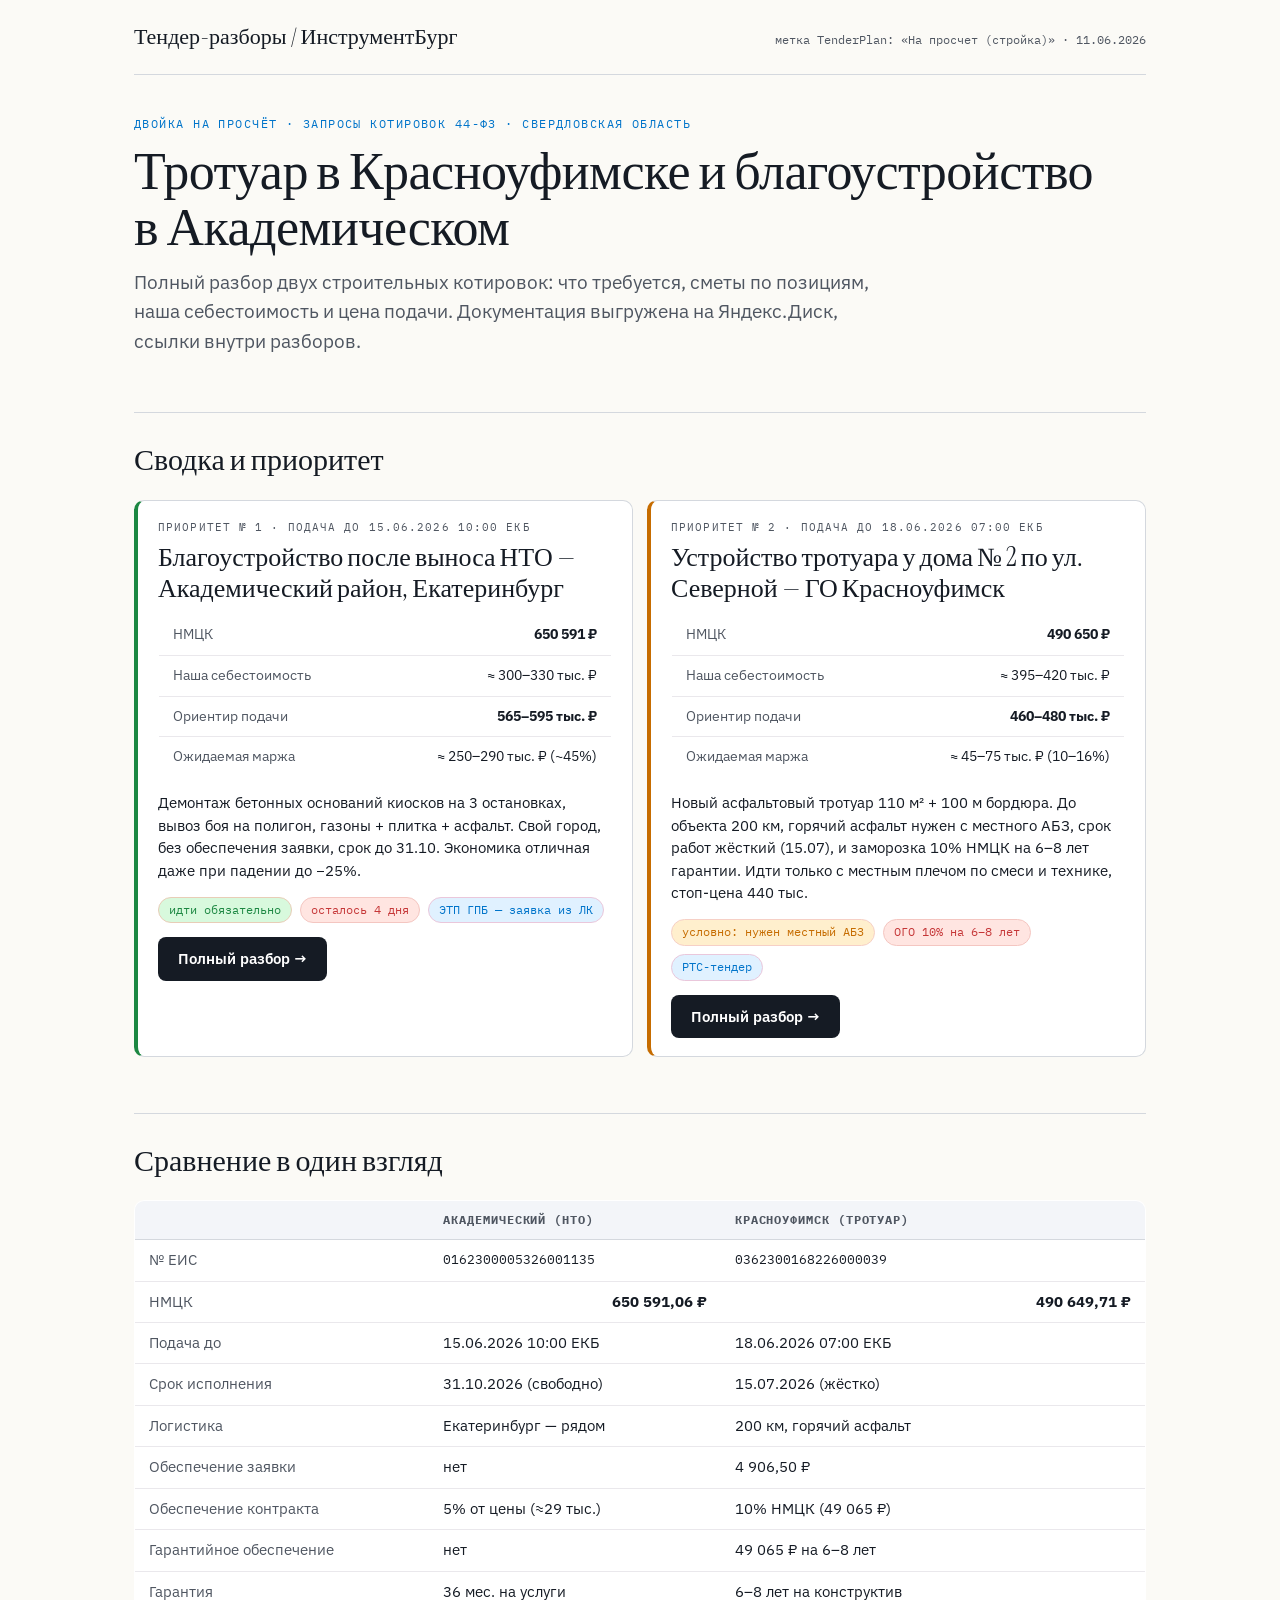
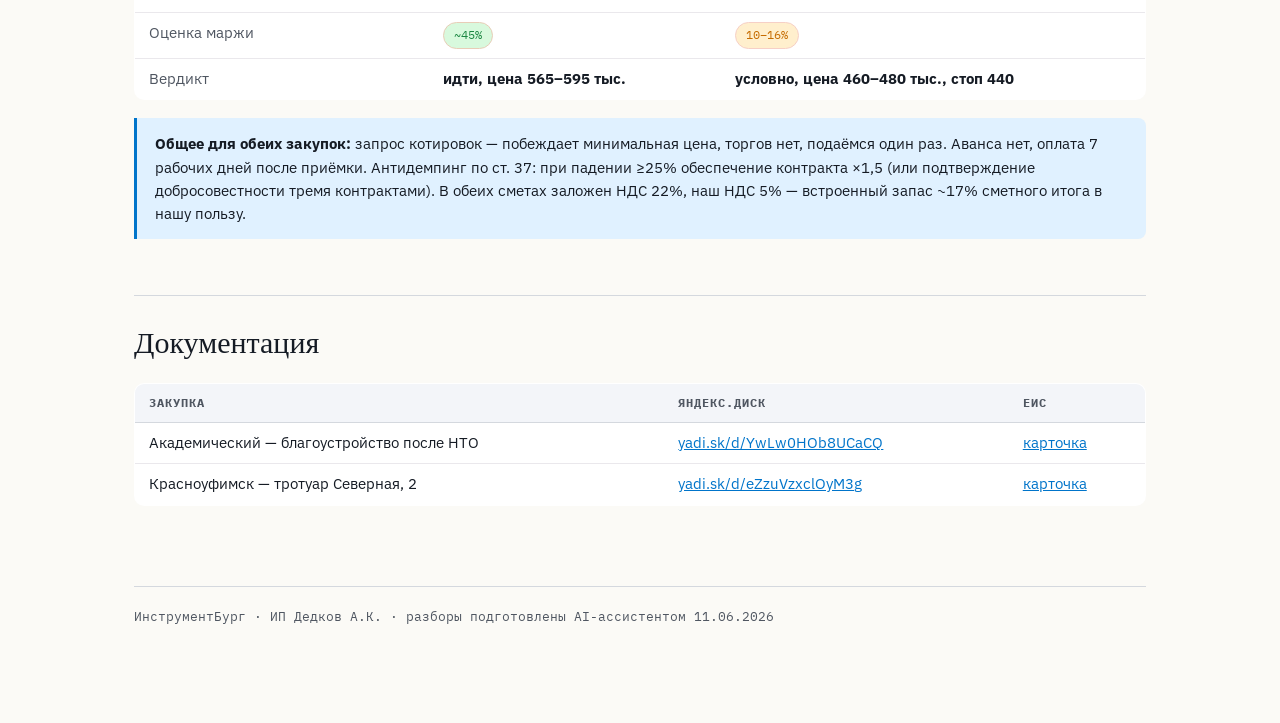
==== index.html @ 855b873c "Разборы закупок: тротуар Красноуфимск + благоустройство НТО Академический Co-Authored-By: Claude Fab" ====
<!DOCTYPE html>
<html lang="ru">
<head>
<meta charset="UTF-8">
<meta name="viewport" content="width=device-width, initial-scale=1.0">
<meta name="robots" content="noindex, nofollow">
<title>Тендер-разборы · ИнструментБург</title>
<link rel="stylesheet" href="style.css">
</head>
<body>
<div class="wrap">

<header class="site">
  <div class="brand">Тендер-разборы / ИнструментБург</div>
  <div class="meta">метка TenderPlan: «На просчет (стройка)» · 11.06.2026</div>
</header>

<div class="kicker">Двойка на просчёт · запросы котировок 44-ФЗ · Свердловская область</div>
<h1>Тротуар в Красноуфимске и&nbsp;благоустройство в&nbsp;Академическом</h1>
<p class="lead">Полный разбор двух строительных котировок: что требуется, сметы по позициям, наша себестоимость и цена подачи. Документация выгружена на Яндекс.Диск, ссылки внутри разборов.</p>

<h2>Сводка и приоритет</h2>
<div class="grid c2">

  <div class="card" style="border-left: 4px solid var(--good);">
    <div class="label">Приоритет № 1 · подача до 15.06.2026 10:00 ЕКБ</div>
    <div class="value serif" style="margin-bottom:8px">Благоустройство после выноса НТО — Академический район, Екатеринбург</div>
    <table class="fixed" style="font-size:14px; margin: 10px 0;">
      <tr><td class="muted">НМЦК</td><td class="num"><b>650 591 ₽</b></td></tr>
      <tr><td class="muted">Наша себестоимость</td><td class="num">≈ 300–330 тыс. ₽</td></tr>
      <tr><td class="muted">Ориентир подачи</td><td class="num"><b>565–595 тыс. ₽</b></td></tr>
      <tr><td class="muted">Ожидаемая маржа</td><td class="num">≈ 250–290 тыс. ₽ (~45%)</td></tr>
    </table>
    <p style="font-size:14.5px">Демонтаж бетонных оснований киосков на 3 остановках, вывоз боя на полигон, газоны + плитка + асфальт. Свой город, без обеспечения заявки, срок до 31.10. Экономика отличная даже при падении до −25%.</p>
    <div class="tag-row" style="margin-bottom:14px">
      <span class="badge good">идти обязательно</span>
      <span class="badge risk">осталось 4 дня</span>
      <span class="badge accent">ЭТП ГПБ — заявка из ЛК</span>
    </div>
    <a class="btn" href="akademichesky-nto.html">Полный разбор →</a>
  </div>

  <div class="card" style="border-left: 4px solid var(--warn);">
    <div class="label">Приоритет № 2 · подача до 18.06.2026 07:00 ЕКБ</div>
    <div class="value serif" style="margin-bottom:8px">Устройство тротуара у дома № 2 по ул. Северной — ГО Красноуфимск</div>
    <table class="fixed" style="font-size:14px; margin: 10px 0;">
      <tr><td class="muted">НМЦК</td><td class="num"><b>490 650 ₽</b></td></tr>
      <tr><td class="muted">Наша себестоимость</td><td class="num">≈ 395–420 тыс. ₽</td></tr>
      <tr><td class="muted">Ориентир подачи</td><td class="num"><b>460–480 тыс. ₽</b></td></tr>
      <tr><td class="muted">Ожидаемая маржа</td><td class="num">≈ 45–75 тыс. ₽ (10–16%)</td></tr>
    </table>
    <p style="font-size:14.5px">Новый асфальтовый тротуар 110 м² + 100 м бордюра. До объекта 200 км, горячий асфальт нужен с местного АБЗ, срок работ жёсткий (15.07), и заморозка 10% НМЦК на 6–8 лет гарантии. Идти только с местным плечом по смеси и технике, стоп-цена 440 тыс.</p>
    <div class="tag-row" style="margin-bottom:14px">
      <span class="badge warn">условно: нужен местный АБЗ</span>
      <span class="badge risk">ОГО 10% на 6–8 лет</span>
      <span class="badge accent">РТС-тендер</span>
    </div>
    <a class="btn" href="krasnoufimsk-severnaya.html">Полный разбор →</a>
  </div>

</div>

<h2>Сравнение в один взгляд</h2>
<table>
  <tr><th></th><th>Академический (НТО)</th><th>Красноуфимск (тротуар)</th></tr>
  <tr><td class="muted">№ ЕИС</td><td class="mono">0162300005326001135</td><td class="mono">0362300168226000039</td></tr>
  <tr><td class="muted">НМЦК</td><td class="num"><b>650 591,06 ₽</b></td><td class="num"><b>490 649,71 ₽</b></td></tr>
  <tr><td class="muted">Подача до</td><td>15.06.2026 10:00 ЕКБ</td><td>18.06.2026 07:00 ЕКБ</td></tr>
  <tr><td class="muted">Срок исполнения</td><td>31.10.2026 (свободно)</td><td>15.07.2026 (жёстко)</td></tr>
  <tr><td class="muted">Логистика</td><td>Екатеринбург — рядом</td><td>200 км, горячий асфальт</td></tr>
  <tr><td class="muted">Обеспечение заявки</td><td>нет</td><td>4 906,50 ₽</td></tr>
  <tr><td class="muted">Обеспечение контракта</td><td>5% от цены (≈29 тыс.)</td><td>10% НМЦК (49 065 ₽)</td></tr>
  <tr><td class="muted">Гарантийное обеспечение</td><td>нет</td><td>49 065 ₽ на 6–8 лет</td></tr>
  <tr><td class="muted">Гарантия</td><td>36 мес. на услуги</td><td>6–8 лет на конструктив</td></tr>
  <tr><td class="muted">Оценка маржи</td><td><span class="badge good">~45%</span></td><td><span class="badge warn">10–16%</span></td></tr>
  <tr><td class="muted">Вердикт</td><td><b>идти, цена 565–595 тыс.</b></td><td><b>условно, цена 460–480 тыс., стоп 440</b></td></tr>
</table>

<div class="note"><b>Общее для обеих закупок:</b> запрос котировок — побеждает минимальная цена, торгов нет, подаёмся один раз. Аванса нет, оплата 7 рабочих дней после приёмки. Антидемпинг по ст. 37: при падении ≥25% обеспечение контракта ×1,5 (или подтверждение добросовестности тремя контрактами). В обеих сметах заложен НДС 22%, наш НДС 5% — встроенный запас ~17% сметного итога в нашу пользу.</div>

<h2>Документация</h2>
<table>
  <tr><th>Закупка</th><th>Яндекс.Диск</th><th>ЕИС</th></tr>
  <tr>
    <td>Академический — благоустройство после НТО</td>
    <td><a href="https://yadi.sk/d/YwLw0HOb8UCaCQ">yadi.sk/d/YwLw0HOb8UCaCQ</a></td>
    <td><a href="https://zakupki.gov.ru/epz/order/notice/zk20/view/common-info.html?regNumber=0162300005326001135">карточка</a></td>
  </tr>
  <tr>
    <td>Красноуфимск — тротуар Северная, 2</td>
    <td><a href="https://yadi.sk/d/eZzuVzxclOyM3g">yadi.sk/d/eZzuVzxclOyM3g</a></td>
    <td><a href="https://zakupki.gov.ru/epz/order/notice/zk20/view/common-info.html?regNumber=0362300168226000039">карточка</a></td>
  </tr>
</table>

<footer>ИнструментБург · ИП Дедков А.К. · разборы подготовлены AI-ассистентом 11.06.2026</footer>
</div>
</body>
</html>
---- style.css ----
@import url('https://fonts.googleapis.com/css2?family=Instrument+Serif:ital@0;1&family=IBM+Plex+Sans:wght@400;500;600;700&family=IBM+Plex+Mono:wght@400;500&display=swap');

:root {
  --ink: oklch(0.22 0.02 260);
  --ink-soft: oklch(0.45 0.02 260);
  --paper: oklch(0.985 0.005 90);
  --card: oklch(1 0 0);
  --line: oklch(0.88 0.01 260);
  --accent: oklch(0.55 0.16 250);
  --accent-soft: oklch(0.95 0.03 250);
  --good: oklch(0.55 0.14 150);
  --good-soft: oklch(0.95 0.05 150);
  --warn: oklch(0.62 0.15 60);
  --warn-soft: oklch(0.96 0.05 80);
  --risk: oklch(0.55 0.18 25);
  --risk-soft: oklch(0.95 0.04 25);
}
* { box-sizing: border-box; }
body {
  margin: 0; background: var(--paper); color: var(--ink);
  font-family: 'IBM Plex Sans', system-ui, sans-serif;
  font-size: 16px; line-height: 1.55;
}
.wrap { max-width: 1060px; margin: 0 auto; padding: 0 24px 96px; }
header.site {
  border-bottom: 1px solid var(--line); padding: 20px 0; margin-bottom: 40px;
  display: flex; justify-content: space-between; align-items: baseline; flex-wrap: wrap; gap: 8px;
}
header.site .brand { font-family: 'Instrument Serif', serif; font-size: 22px; }
header.site .brand a { color: var(--ink); text-decoration: none; }
header.site .meta { font-family: 'IBM Plex Mono', monospace; font-size: 12px; color: var(--ink-soft); }
h1 {
  font-family: 'Instrument Serif', serif; font-weight: 400;
  font-size: clamp(34px, 5vw, 52px); line-height: 1.08; margin: 0 0 12px; letter-spacing: -0.01em;
}
h2 {
  font-family: 'Instrument Serif', serif; font-weight: 400; font-size: 30px;
  margin: 56px 0 16px; padding-top: 24px; border-top: 1px solid var(--line);
}
h3 { font-size: 17px; margin: 28px 0 10px; }
p.lead { font-size: 19px; color: var(--ink-soft); max-width: 760px; margin-top: 0; }
.kicker {
  font-family: 'IBM Plex Mono', monospace; font-size: 12px; letter-spacing: 0.12em;
  text-transform: uppercase; color: var(--accent); margin-bottom: 10px;
}
.grid { display: grid; gap: 14px; }
.grid.c2 { grid-template-columns: repeat(auto-fit, minmax(280px, 1fr)); }
.grid.c3 { grid-template-columns: repeat(auto-fit, minmax(220px, 1fr)); }
.grid.c4 { grid-template-columns: repeat(auto-fit, minmax(170px, 1fr)); }
.card {
  background: var(--card); border: 1px solid var(--line); border-radius: 10px; padding: 18px 20px;
}
.card .label { font-family: 'IBM Plex Mono', monospace; font-size: 11px; text-transform: uppercase; letter-spacing: 0.1em; color: var(--ink-soft); margin-bottom: 6px; }
.card .value { font-size: 24px; font-weight: 600; line-height: 1.2; }
.card .value.serif { font-family: 'Instrument Serif', serif; font-weight: 400; font-size: 26px; }
.card .sub { font-size: 13px; color: var(--ink-soft); margin-top: 4px; }
.badge {
  display: inline-block; font-family: 'IBM Plex Mono', monospace; font-size: 12px;
  padding: 3px 10px; border-radius: 99px; border: 1px solid;
}
.badge.good { color: var(--good); background: var(--good-soft); border-color: color-mix(in oklch, var(--good) 30%, white); }
.badge.warn { color: var(--warn); background: var(--warn-soft); border-color: color-mix(in oklch, var(--warn) 30%, white); }
.badge.risk { color: var(--risk); background: var(--risk-soft); border-color: color-mix(in oklch, var(--risk) 30%, white); }
.badge.accent { color: var(--accent); background: var(--accent-soft); border-color: color-mix(in oklch, var(--accent) 30%, white); }
table { width: 100%; border-collapse: collapse; background: var(--card); border: 1px solid var(--line); border-radius: 10px; overflow: hidden; font-size: 14.5px; }
table.fixed { table-layout: fixed; }
th {
  text-align: left; font-family: 'IBM Plex Mono', monospace; font-size: 11.5px;
  text-transform: uppercase; letter-spacing: 0.08em; color: var(--ink-soft);
  padding: 10px 14px; border-bottom: 1px solid var(--line); background: oklch(0.97 0.005 260);
}
td { padding: 9px 14px; border-bottom: 1px solid color-mix(in oklch, var(--line) 55%, white); vertical-align: top; }
tr:last-child td { border-bottom: none; }
td.num, th.num { text-align: right; font-variant-numeric: tabular-nums; white-space: nowrap; }
tr.section td { background: var(--accent-soft); font-weight: 600; font-size: 13.5px; }
tr.total td { background: oklch(0.96 0.01 260); font-weight: 700; border-top: 2px solid var(--ink); }
.muted { color: var(--ink-soft); }
.mono { font-family: 'IBM Plex Mono', monospace; font-size: 0.92em; }
.note {
  border-left: 3px solid var(--accent); background: var(--accent-soft);
  padding: 14px 18px; border-radius: 0 8px 8px 0; margin: 18px 0; font-size: 15px;
}
.note.warn { border-color: var(--warn); background: var(--warn-soft); }
.note.risk { border-color: var(--risk); background: var(--risk-soft); }
.note.good { border-color: var(--good); background: var(--good-soft); }
ul.checklist { list-style: none; padding: 0; }
ul.checklist li { padding: 8px 0 8px 34px; position: relative; border-bottom: 1px dashed var(--line); }
ul.checklist li::before {
  content: '☐'; position: absolute; left: 4px; top: 6px; font-size: 18px; color: var(--accent);
}
.bar-row { display: grid; grid-template-columns: 150px 1fr 230px; gap: 12px; align-items: center; padding: 8px 0; border-bottom: 1px dashed var(--line); font-size: 14.5px; }
.bar-track { height: 14px; background: oklch(0.94 0.005 260); border-radius: 7px; overflow: hidden; }
.bar-fill { height: 100%; border-radius: 7px; }
.bar-fill.good { background: var(--good); }
.bar-fill.warn { background: var(--warn); }
.bar-fill.risk { background: var(--risk); }
figure { margin: 20px 0; }
figure img { width: 100%; border: 1px solid var(--line); border-radius: 10px; background: white; }
figcaption { font-size: 13px; color: var(--ink-soft); margin-top: 8px; font-family: 'IBM Plex Mono', monospace; }
a { color: var(--accent); }
.btn {
  display: inline-block; background: var(--ink); color: white; text-decoration: none;
  padding: 10px 20px; border-radius: 8px; font-weight: 600; font-size: 15px;
}
.btn.ghost { background: transparent; color: var(--ink); border: 1px solid var(--line); }
.btn:hover { opacity: 0.88; }
.tag-row { display: flex; gap: 8px; flex-wrap: wrap; margin: 14px 0 0; }
.verdict {
  background: var(--ink); color: oklch(0.97 0.005 90); border-radius: 14px; padding: 28px 32px; margin: 32px 0;
}
.verdict .kicker { color: oklch(0.75 0.1 250); }
.verdict h3 { margin-top: 0; font-family: 'Instrument Serif', serif; font-weight: 400; font-size: 26px; }
.verdict .big { font-size: 40px; font-family: 'Instrument Serif', serif; }
.verdict p { color: oklch(0.85 0.01 90); }
footer { border-top: 1px solid var(--line); margin-top: 80px; padding-top: 20px; font-size: 13px; color: var(--ink-soft); font-family: 'IBM Plex Mono', monospace; }
@media (max-width: 640px) {
  .bar-row { grid-template-columns: 110px 1fr; }
  .bar-row .bar-note { grid-column: 1 / -1; }
}
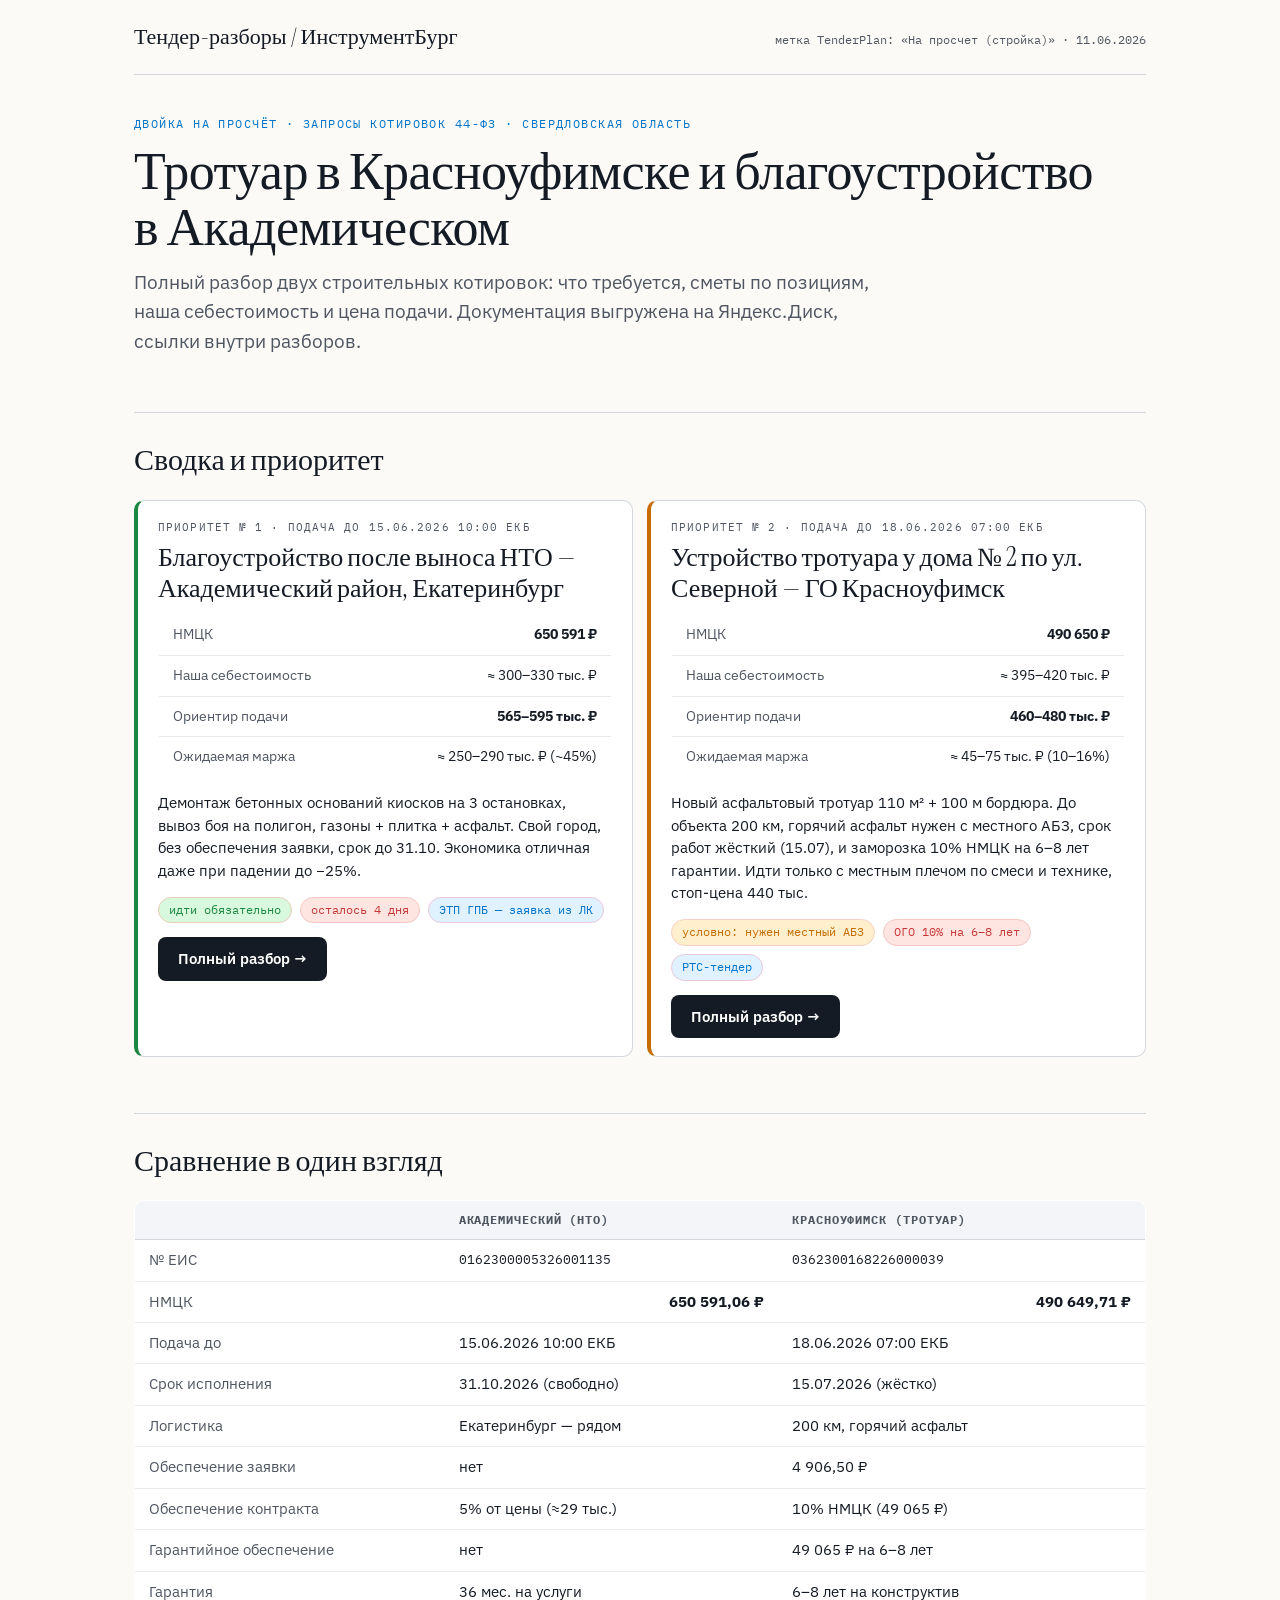
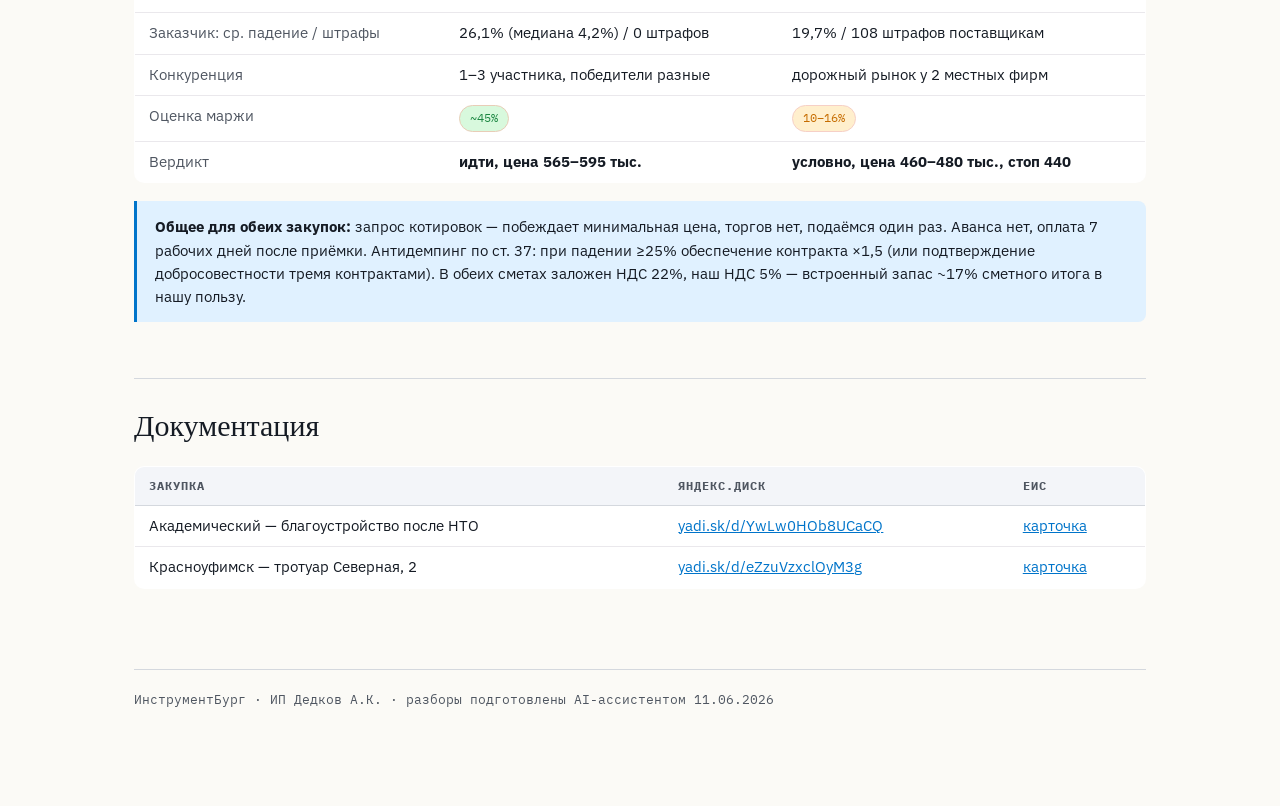
==== commit 12b98333: "Блок «Заказчик и конкуренция»: аналитика заказчика и среднее падение в обоих разборах Co-Authored-By" ====
--- a/index.html
+++ b/index.html
@@ -72,6 +72,8 @@
   <tr><td class="muted">Обеспечение контракта</td><td>5% от цены (≈29 тыс.)</td><td>10% НМЦК (49 065 ₽)</td></tr>
   <tr><td class="muted">Гарантийное обеспечение</td><td>нет</td><td>49 065 ₽ на 6–8 лет</td></tr>
   <tr><td class="muted">Гарантия</td><td>36 мес. на услуги</td><td>6–8 лет на конструктив</td></tr>
+  <tr><td class="muted">Заказчик: ср. падение / штрафы</td><td>26,1% (медиана 4,2%) / 0 штрафов</td><td>19,7% / 108 штрафов поставщикам</td></tr>
+  <tr><td class="muted">Конкуренция</td><td>1–3 участника, победители разные</td><td>дорожный рынок у 2 местных фирм</td></tr>
   <tr><td class="muted">Оценка маржи</td><td><span class="badge good">~45%</span></td><td><span class="badge warn">10–16%</span></td></tr>
   <tr><td class="muted">Вердикт</td><td><b>идти, цена 565–595 тыс.</b></td><td><b>условно, цена 460–480 тыс., стоп 440</b></td></tr>
 </table>
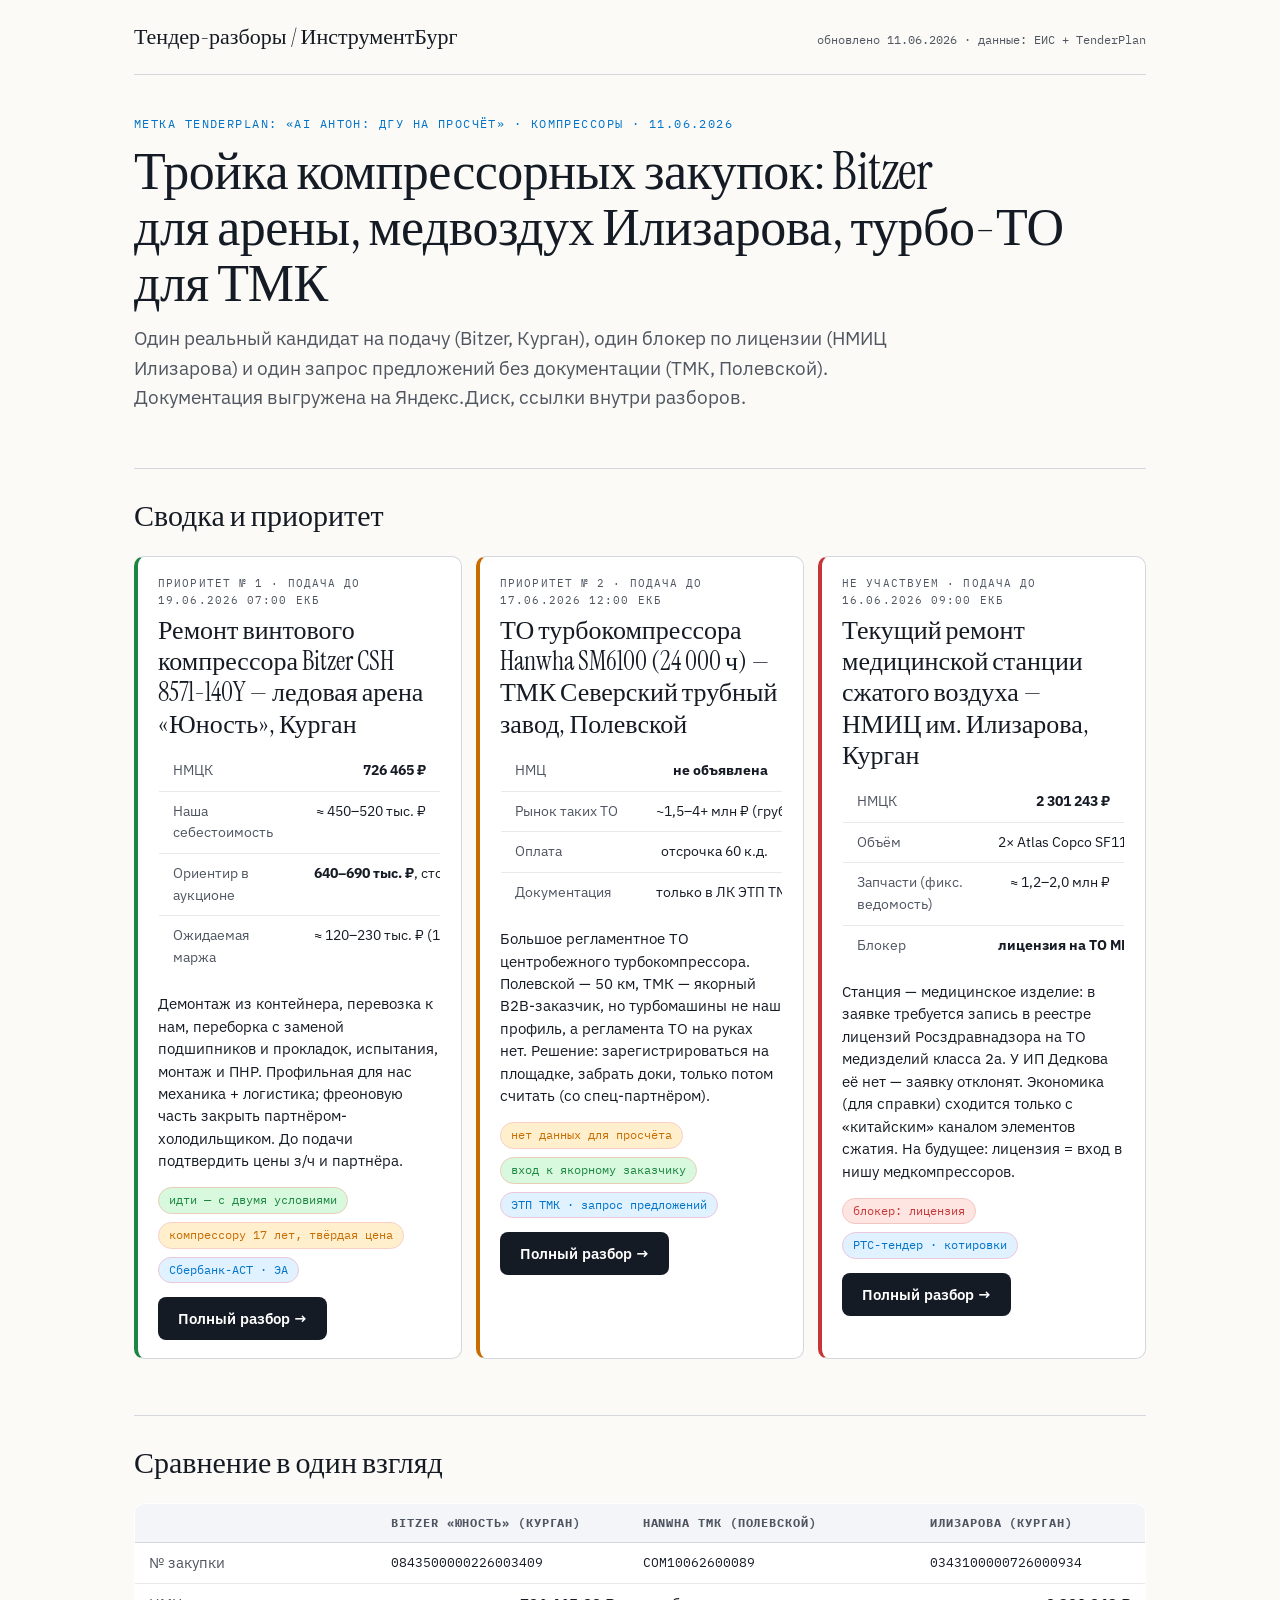
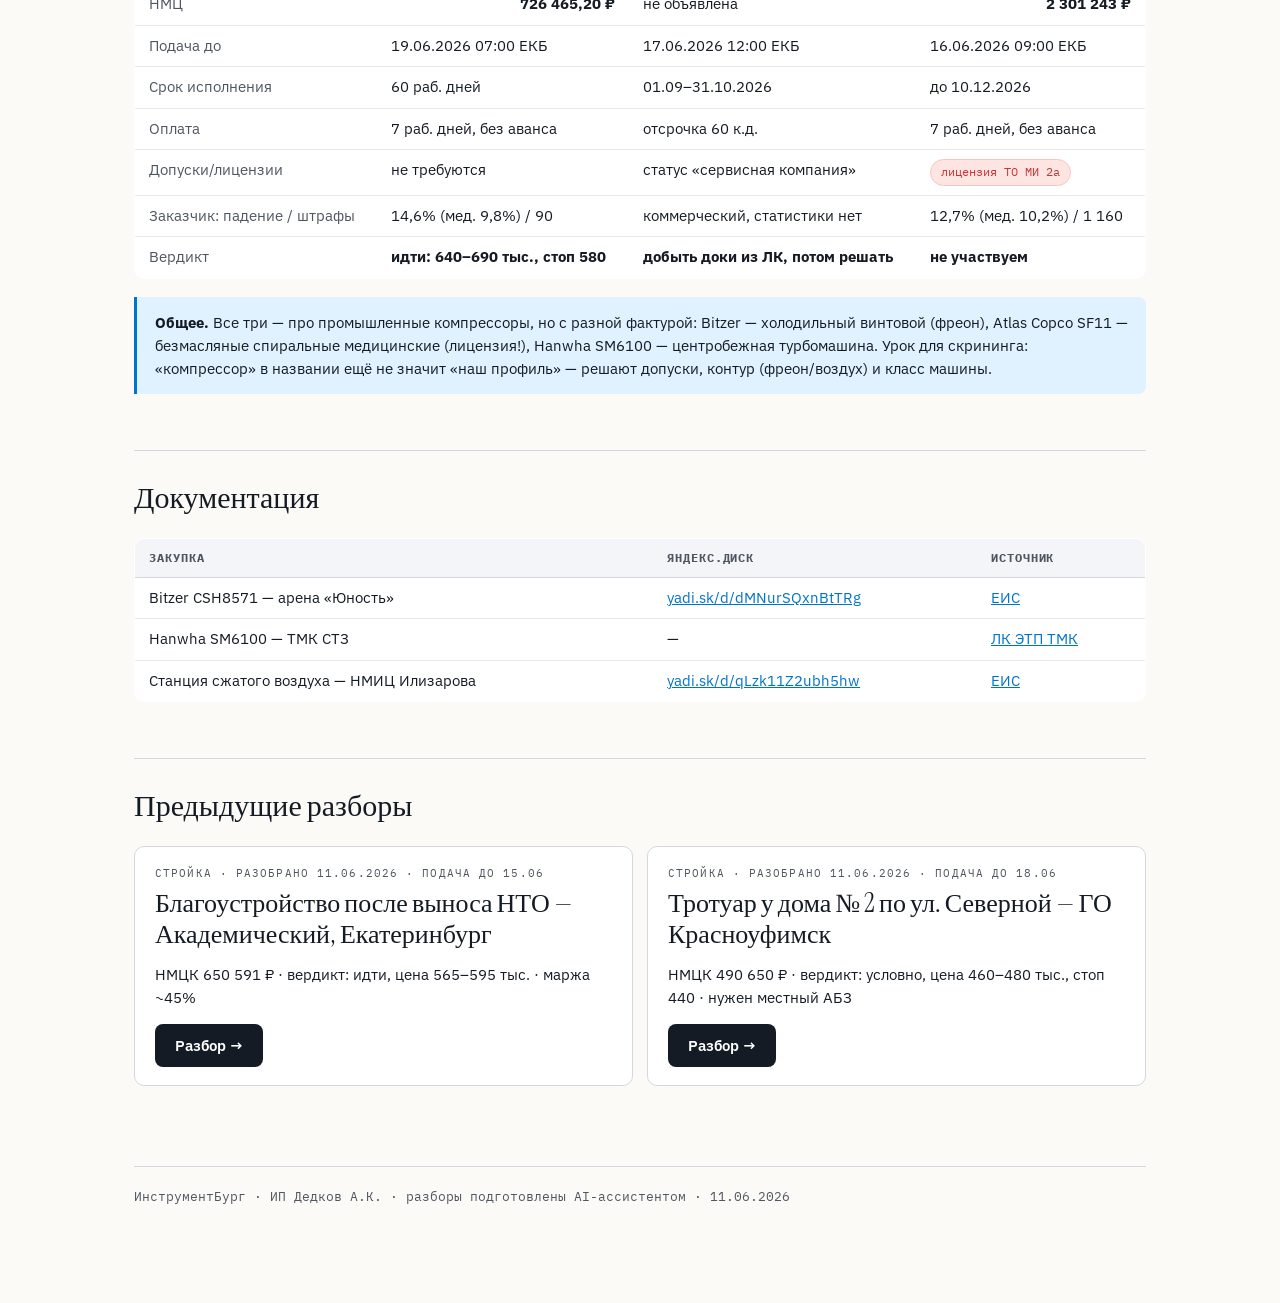
==== commit 1710adcb: "Разбор тройки компрессорных закупок: Bitzer Юность, НМИЦ Илизарова, ТМК Hanwha SM6100 Co-Authored-By" ====
--- a/index.html
+++ b/index.html
@@ -12,90 +12,123 @@
 
 <header class="site">
   <div class="brand">Тендер-разборы / ИнструментБург</div>
-  <div class="meta">метка TenderPlan: «На просчет (стройка)» · 11.06.2026</div>
+  <div class="meta">обновлено 11.06.2026 · данные: ЕИС + TenderPlan</div>
 </header>
 
-<div class="kicker">Двойка на просчёт · запросы котировок 44-ФЗ · Свердловская область</div>
-<h1>Тротуар в Красноуфимске и&nbsp;благоустройство в&nbsp;Академическом</h1>
-<p class="lead">Полный разбор двух строительных котировок: что требуется, сметы по позициям, наша себестоимость и цена подачи. Документация выгружена на Яндекс.Диск, ссылки внутри разборов.</p>
+<div class="kicker">Метка TenderPlan: «AI Антон: ДГУ на просчёт» · компрессоры · 11.06.2026</div>
+<h1>Тройка компрессорных закупок: Bitzer для&nbsp;арены, медвоздух Илизарова, турбо-ТО для&nbsp;ТМК</h1>
+<p class="lead">Один реальный кандидат на подачу (Bitzer, Курган), один блокер по лицензии (НМИЦ Илизарова) и один запрос предложений без документации (ТМК, Полевской). Документация выгружена на Яндекс.Диск, ссылки внутри разборов.</p>
 
 <h2>Сводка и приоритет</h2>
 <div class="grid c2">
 
   <div class="card" style="border-left: 4px solid var(--good);">
-    <div class="label">Приоритет № 1 · подача до 15.06.2026 10:00 ЕКБ</div>
-    <div class="value serif" style="margin-bottom:8px">Благоустройство после выноса НТО — Академический район, Екатеринбург</div>
+    <div class="label">Приоритет № 1 · подача до 19.06.2026 07:00 ЕКБ</div>
+    <div class="value serif" style="margin-bottom:8px">Ремонт винтового компрессора Bitzer CSH 8571-140Y — ледовая арена «Юность», Курган</div>
     <table class="fixed" style="font-size:14px; margin: 10px 0;">
-      <tr><td class="muted">НМЦК</td><td class="num"><b>650 591 ₽</b></td></tr>
-      <tr><td class="muted">Наша себестоимость</td><td class="num">≈ 300–330 тыс. ₽</td></tr>
-      <tr><td class="muted">Ориентир подачи</td><td class="num"><b>565–595 тыс. ₽</b></td></tr>
-      <tr><td class="muted">Ожидаемая маржа</td><td class="num">≈ 250–290 тыс. ₽ (~45%)</td></tr>
+      <tr><td class="muted">НМЦК</td><td class="num"><b>726 465 ₽</b></td></tr>
+      <tr><td class="muted">Наша себестоимость</td><td class="num">≈ 450–520 тыс. ₽</td></tr>
+      <tr><td class="muted">Ориентир в аукционе</td><td class="num"><b>640–690 тыс. ₽</b>, стоп 580 тыс.</td></tr>
+      <tr><td class="muted">Ожидаемая маржа</td><td class="num">≈ 120–230 тыс. ₽ (19–34%)</td></tr>
     </table>
-    <p style="font-size:14.5px">Демонтаж бетонных оснований киосков на 3 остановках, вывоз боя на полигон, газоны + плитка + асфальт. Свой город, без обеспечения заявки, срок до 31.10. Экономика отличная даже при падении до −25%.</p>
+    <p style="font-size:14.5px">Демонтаж из контейнера, перевозка к нам, переборка с заменой подшипников и прокладок, испытания, монтаж и ПНР. Профильная для нас механика + логистика; фреоновую часть закрыть партнёром-холодильщиком. До подачи подтвердить цены з/ч и партнёра.</p>
     <div class="tag-row" style="margin-bottom:14px">
-      <span class="badge good">идти обязательно</span>
-      <span class="badge risk">осталось 4 дня</span>
-      <span class="badge accent">ЭТП ГПБ — заявка из ЛК</span>
+      <span class="badge good">идти — с двумя условиями</span>
+      <span class="badge warn">компрессору 17 лет, твёрдая цена</span>
+      <span class="badge accent">Сбербанк-АСТ · ЭА</span>
     </div>
-    <a class="btn" href="akademichesky-nto.html">Полный разбор →</a>
+    <a class="btn" href="yunost-bitzer.html">Полный разбор →</a>
   </div>
 
   <div class="card" style="border-left: 4px solid var(--warn);">
-    <div class="label">Приоритет № 2 · подача до 18.06.2026 07:00 ЕКБ</div>
-    <div class="value serif" style="margin-bottom:8px">Устройство тротуара у дома № 2 по ул. Северной — ГО Красноуфимск</div>
+    <div class="label">Приоритет № 2 · подача до 17.06.2026 12:00 ЕКБ</div>
+    <div class="value serif" style="margin-bottom:8px">ТО турбокомпрессора Hanwha SM6100 (24 000 ч) — ТМК Северский трубный завод, Полевской</div>
     <table class="fixed" style="font-size:14px; margin: 10px 0;">
-      <tr><td class="muted">НМЦК</td><td class="num"><b>490 650 ₽</b></td></tr>
-      <tr><td class="muted">Наша себестоимость</td><td class="num">≈ 395–420 тыс. ₽</td></tr>
-      <tr><td class="muted">Ориентир подачи</td><td class="num"><b>460–480 тыс. ₽</b></td></tr>
-      <tr><td class="muted">Ожидаемая маржа</td><td class="num">≈ 45–75 тыс. ₽ (10–16%)</td></tr>
+      <tr><td class="muted">НМЦ</td><td class="num"><b>не объявлена</b></td></tr>
+      <tr><td class="muted">Рынок таких ТО</td><td class="num">~1,5–4+ млн ₽ (грубо)</td></tr>
+      <tr><td class="muted">Оплата</td><td class="num">отсрочка 60 к.д.</td></tr>
+      <tr><td class="muted">Документация</td><td class="num">только в ЛК ЭТП ТМК</td></tr>
     </table>
-    <p style="font-size:14.5px">Новый асфальтовый тротуар 110 м² + 100 м бордюра. До объекта 200 км, горячий асфальт нужен с местного АБЗ, срок работ жёсткий (15.07), и заморозка 10% НМЦК на 6–8 лет гарантии. Идти только с местным плечом по смеси и технике, стоп-цена 440 тыс.</p>
+    <p style="font-size:14.5px">Большое регламентное ТО центробежного турбокомпрессора. Полевской — 50 км, ТМК — якорный B2B-заказчик, но турбомашины не наш профиль, а регламента ТО на руках нет. Решение: зарегистрироваться на площадке, забрать доки, только потом считать (со спец-партнёром).</p>
     <div class="tag-row" style="margin-bottom:14px">
-      <span class="badge warn">условно: нужен местный АБЗ</span>
-      <span class="badge risk">ОГО 10% на 6–8 лет</span>
-      <span class="badge accent">РТС-тендер</span>
+      <span class="badge warn">нет данных для просчёта</span>
+      <span class="badge good">вход к якорному заказчику</span>
+      <span class="badge accent">ЭТП ТМК · запрос предложений</span>
     </div>
-    <a class="btn" href="krasnoufimsk-severnaya.html">Полный разбор →</a>
+    <a class="btn" href="tmk-hanwha-sm6100.html">Полный разбор →</a>
+  </div>
+
+  <div class="card" style="border-left: 4px solid var(--risk);">
+    <div class="label">Не участвуем · подача до 16.06.2026 09:00 ЕКБ</div>
+    <div class="value serif" style="margin-bottom:8px">Текущий ремонт медицинской станции сжатого воздуха — НМИЦ им. Илизарова, Курган</div>
+    <table class="fixed" style="font-size:14px; margin: 10px 0;">
+      <tr><td class="muted">НМЦК</td><td class="num"><b>2 301 243 ₽</b></td></tr>
+      <tr><td class="muted">Объём</td><td class="num">2× Atlas Copco SF11 + осушитель CD 25</td></tr>
+      <tr><td class="muted">Запчасти (фикс. ведомость)</td><td class="num">≈ 1,2–2,0 млн ₽</td></tr>
+      <tr><td class="muted">Блокер</td><td class="num"><b>лицензия на ТО МИ кл. 2а</b></td></tr>
+    </table>
+    <p style="font-size:14.5px">Станция — медицинское изделие: в заявке требуется запись в реестре лицензий Росздравнадзора на ТО медизделий класса 2а. У ИП Дедкова её нет — заявку отклонят. Экономика (для справки) сходится только с «китайским» каналом элементов сжатия. На будущее: лицензия = вход в нишу медкомпрессоров.</p>
+    <div class="tag-row" style="margin-bottom:14px">
+      <span class="badge risk">блокер: лицензия</span>
+      <span class="badge accent">РТС-тендер · котировки</span>
+    </div>
+    <a class="btn" href="ilizarov-vozduh.html">Полный разбор →</a>
   </div>
 
 </div>
 
 <h2>Сравнение в один взгляд</h2>
 <table>
-  <tr><th></th><th>Академический (НТО)</th><th>Красноуфимск (тротуар)</th></tr>
-  <tr><td class="muted">№ ЕИС</td><td class="mono">0162300005326001135</td><td class="mono">0362300168226000039</td></tr>
-  <tr><td class="muted">НМЦК</td><td class="num"><b>650 591,06 ₽</b></td><td class="num"><b>490 649,71 ₽</b></td></tr>
-  <tr><td class="muted">Подача до</td><td>15.06.2026 10:00 ЕКБ</td><td>18.06.2026 07:00 ЕКБ</td></tr>
-  <tr><td class="muted">Срок исполнения</td><td>31.10.2026 (свободно)</td><td>15.07.2026 (жёстко)</td></tr>
-  <tr><td class="muted">Логистика</td><td>Екатеринбург — рядом</td><td>200 км, горячий асфальт</td></tr>
-  <tr><td class="muted">Обеспечение заявки</td><td>нет</td><td>4 906,50 ₽</td></tr>
-  <tr><td class="muted">Обеспечение контракта</td><td>5% от цены (≈29 тыс.)</td><td>10% НМЦК (49 065 ₽)</td></tr>
-  <tr><td class="muted">Гарантийное обеспечение</td><td>нет</td><td>49 065 ₽ на 6–8 лет</td></tr>
-  <tr><td class="muted">Гарантия</td><td>36 мес. на услуги</td><td>6–8 лет на конструктив</td></tr>
-  <tr><td class="muted">Заказчик: ср. падение / штрафы</td><td>26,1% (медиана 4,2%) / 0 штрафов</td><td>19,7% / 108 штрафов поставщикам</td></tr>
-  <tr><td class="muted">Конкуренция</td><td>1–3 участника, победители разные</td><td>дорожный рынок у 2 местных фирм</td></tr>
-  <tr><td class="muted">Оценка маржи</td><td><span class="badge good">~45%</span></td><td><span class="badge warn">10–16%</span></td></tr>
-  <tr><td class="muted">Вердикт</td><td><b>идти, цена 565–595 тыс.</b></td><td><b>условно, цена 460–480 тыс., стоп 440</b></td></tr>
+  <tr><th></th><th>Bitzer «Юность» (Курган)</th><th>Hanwha ТМК (Полевской)</th><th>Илизарова (Курган)</th></tr>
+  <tr><td class="muted">№ закупки</td><td class="mono">0843500000226003409</td><td class="mono">COM10062600089</td><td class="mono">0343100000726000934</td></tr>
+  <tr><td class="muted">НМЦ</td><td class="num"><b>726 465,20 ₽</b></td><td>не объявлена</td><td class="num"><b>2 301 243 ₽</b></td></tr>
+  <tr><td class="muted">Подача до</td><td>19.06.2026 07:00 ЕКБ</td><td>17.06.2026 12:00 ЕКБ</td><td>16.06.2026 09:00 ЕКБ</td></tr>
+  <tr><td class="muted">Срок исполнения</td><td>60 раб. дней</td><td>01.09–31.10.2026</td><td>до 10.12.2026</td></tr>
+  <tr><td class="muted">Оплата</td><td>7 раб. дней, без аванса</td><td>отсрочка 60 к.д.</td><td>7 раб. дней, без аванса</td></tr>
+  <tr><td class="muted">Допуски/лицензии</td><td>не требуются</td><td>статус «сервисная компания»</td><td><span class="badge risk">лицензия ТО МИ 2а</span></td></tr>
+  <tr><td class="muted">Заказчик: падение / штрафы</td><td>14,6% (мед. 9,8%) / 90</td><td>коммерческий, статистики нет</td><td>12,7% (мед. 10,2%) / 1 160</td></tr>
+  <tr><td class="muted">Вердикт</td><td><b>идти: 640–690 тыс., стоп 580</b></td><td><b>добыть доки из ЛК, потом решать</b></td><td><b>не участвуем</b></td></tr>
 </table>
 
-<div class="note"><b>Общее для обеих закупок:</b> запрос котировок — побеждает минимальная цена, торгов нет, подаёмся один раз. Аванса нет, оплата 7 рабочих дней после приёмки. Антидемпинг по ст. 37: при падении ≥25% обеспечение контракта ×1,5 (или подтверждение добросовестности тремя контрактами). В обеих сметах заложен НДС 22%, наш НДС 5% — встроенный запас ~17% сметного итога в нашу пользу.</div>
+<div class="note"><b>Общее.</b> Все три — про промышленные компрессоры, но с разной фактурой: Bitzer — холодильный винтовой (фреон), Atlas Copco SF11 — безмасляные спиральные медицинские (лицензия!), Hanwha SM6100 — центробежная турбомашина. Урок для скрининга: «компрессор» в названии ещё не значит «наш профиль» — решают допуски, контур (фреон/воздух) и класс машины.</div>
 
 <h2>Документация</h2>
 <table>
-  <tr><th>Закупка</th><th>Яндекс.Диск</th><th>ЕИС</th></tr>
+  <tr><th>Закупка</th><th>Яндекс.Диск</th><th>Источник</th></tr>
   <tr>
-    <td>Академический — благоустройство после НТО</td>
-    <td><a href="https://yadi.sk/d/YwLw0HOb8UCaCQ">yadi.sk/d/YwLw0HOb8UCaCQ</a></td>
-    <td><a href="https://zakupki.gov.ru/epz/order/notice/zk20/view/common-info.html?regNumber=0162300005326001135">карточка</a></td>
+    <td>Bitzer CSH8571 — арена «Юность»</td>
+    <td><a href="https://yadi.sk/d/dMNurSQxnBtTRg">yadi.sk/d/dMNurSQxnBtTRg</a></td>
+    <td><a href="https://zakupki.gov.ru/epz/order/notice/ea20/view/common-info.html?regNumber=0843500000226003409">ЕИС</a></td>
   </tr>
   <tr>
-    <td>Красноуфимск — тротуар Северная, 2</td>
-    <td><a href="https://yadi.sk/d/eZzuVzxclOyM3g">yadi.sk/d/eZzuVzxclOyM3g</a></td>
-    <td><a href="https://zakupki.gov.ru/epz/order/notice/zk20/view/common-info.html?regNumber=0362300168226000039">карточка</a></td>
+    <td>Hanwha SM6100 — ТМК СТЗ</td>
+    <td>—</td>
+    <td><a href="https://zakupki.tmk-group.com">ЛК ЭТП ТМК</a></td>
+  </tr>
+  <tr>
+    <td>Станция сжатого воздуха — НМИЦ Илизарова</td>
+    <td><a href="https://yadi.sk/d/qLzk11Z2ubh5hw">yadi.sk/d/qLzk11Z2ubh5hw</a></td>
+    <td><a href="https://zakupki.gov.ru/epz/order/notice/zk20/view/common-info.html?regNumber=0343100000726000934">ЕИС</a></td>
   </tr>
 </table>
 
-<footer>ИнструментБург · ИП Дедков А.К. · разборы подготовлены AI-ассистентом 11.06.2026</footer>
+<h2>Предыдущие разборы</h2>
+<div class="grid c2">
+  <div class="card">
+    <div class="label">Стройка · разобрано 11.06.2026 · подача до 15.06</div>
+    <div class="value serif" style="margin-bottom:8px">Благоустройство после выноса НТО — Академический, Екатеринбург</div>
+    <p style="font-size:14.5px">НМЦК 650 591 ₽ · вердикт: идти, цена 565–595 тыс. · маржа ~45%</p>
+    <a class="btn" href="akademichesky-nto.html">Разбор →</a>
+  </div>
+  <div class="card">
+    <div class="label">Стройка · разобрано 11.06.2026 · подача до 18.06</div>
+    <div class="value serif" style="margin-bottom:8px">Тротуар у дома № 2 по ул. Северной — ГО Красноуфимск</div>
+    <p style="font-size:14.5px">НМЦК 490 650 ₽ · вердикт: условно, цена 460–480 тыс., стоп 440 · нужен местный АБЗ</p>
+    <a class="btn" href="krasnoufimsk-severnaya.html">Разбор →</a>
+  </div>
+</div>
+
+<footer>ИнструментБург · ИП Дедков А.К. · разборы подготовлены AI-ассистентом · 11.06.2026</footer>
 </div>
 </body>
 </html>
